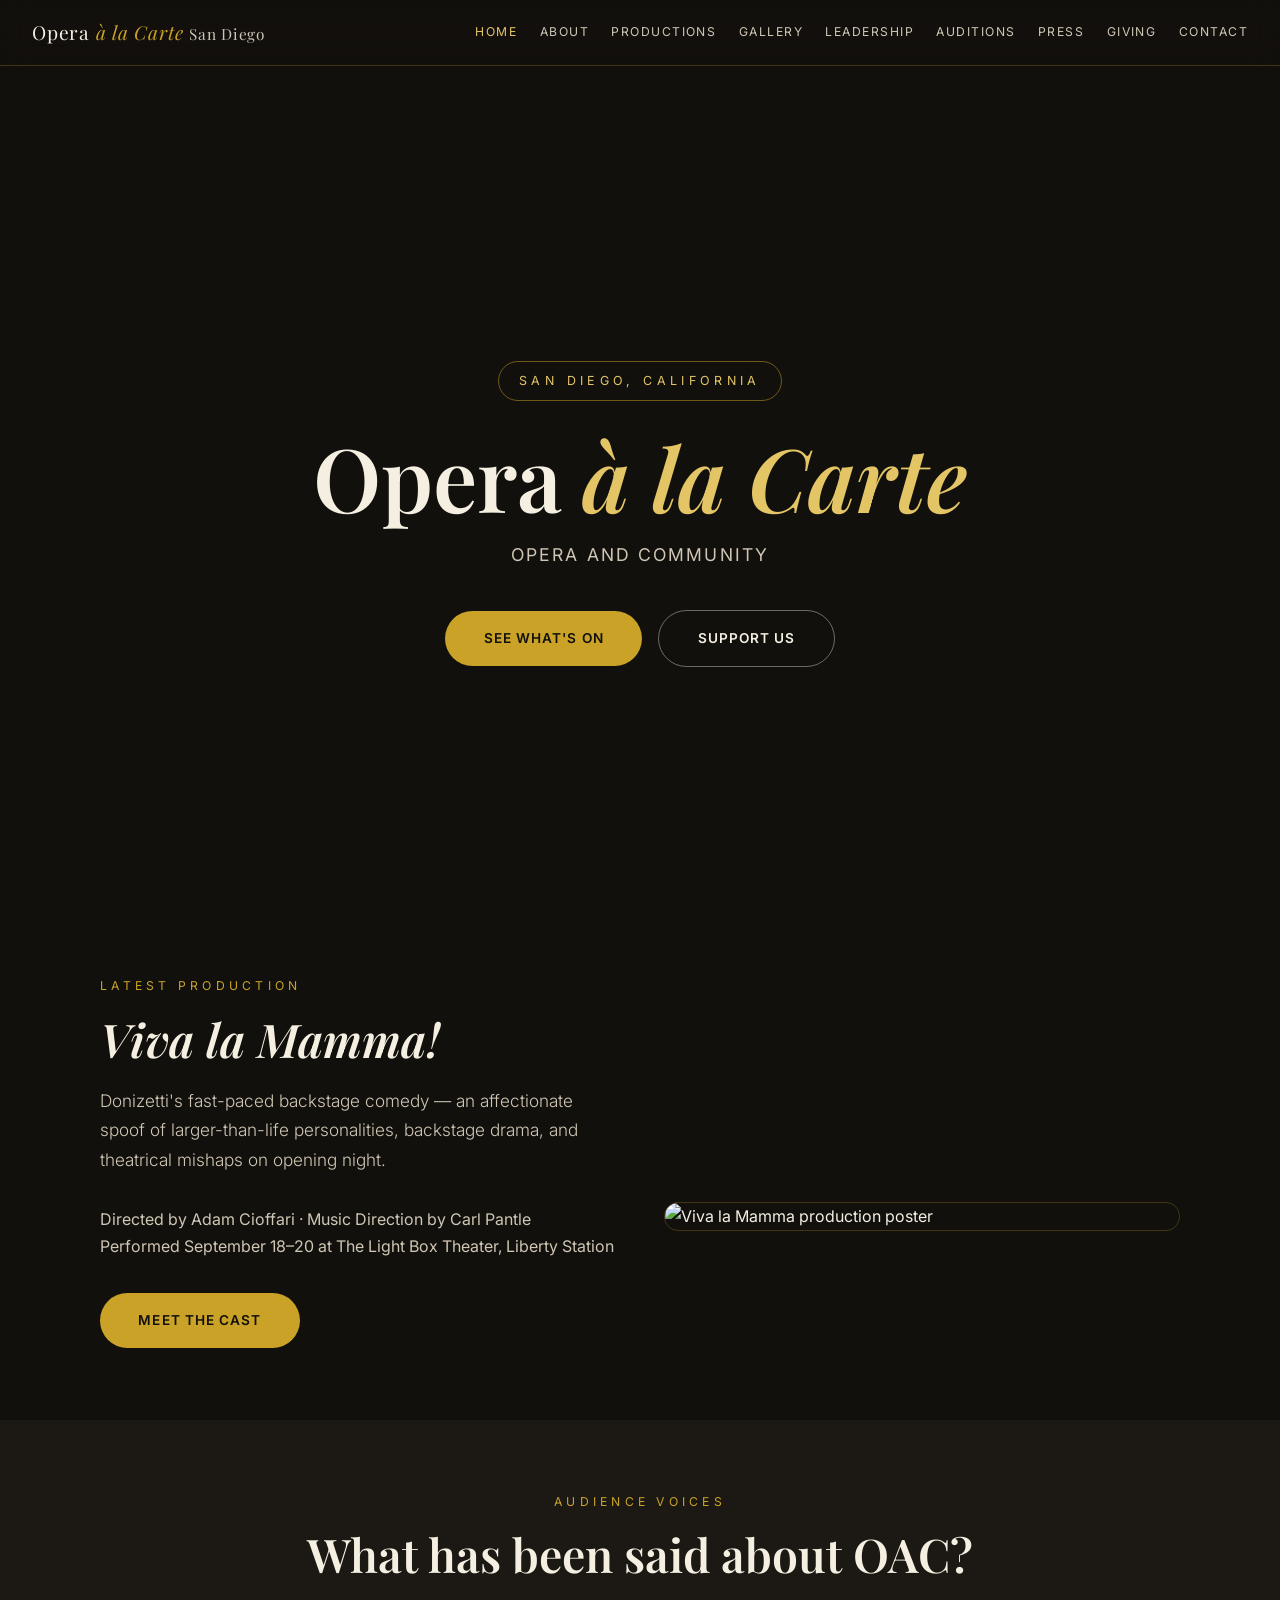
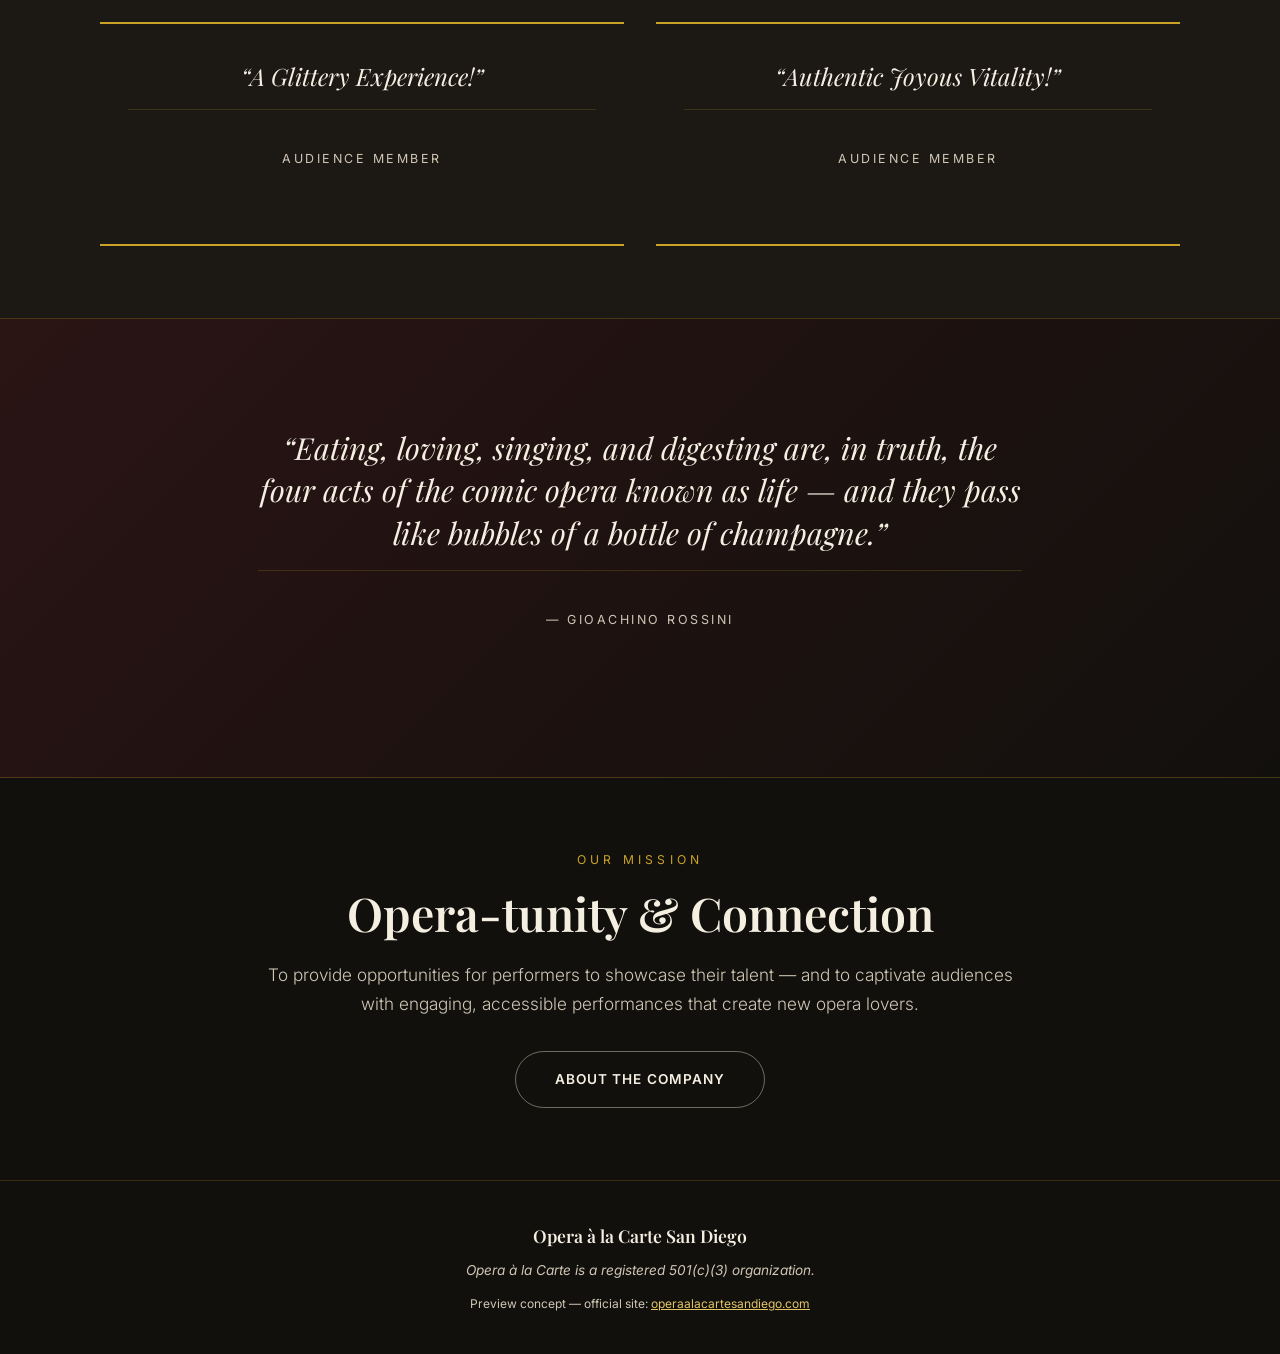
==== index.html @ 305d7df4 "Add index.html" ====
<!DOCTYPE html>
<html lang="en">
<head>
<meta charset="utf-8">
<meta name="viewport" content="width=device-width, initial-scale=1">
<title>Opera à la Carte San Diego — Opera and Community</title>
<meta name="description" content="Opera à la Carte San Diego brings opera to the community — intimate, joyful productions from La Bohème to Donizetti's Viva la Mamma.">
<link rel="canonical" href="https://jasongornall.github.io/opera-a-la-carte/">
<meta property="og:type" content="website">
<meta property="og:title" content="Opera à la Carte San Diego — Opera and Community">
<meta property="og:description" content="Intimate, joyful opera in San Diego — engaging, accessible performances that create new opera lovers.">
<meta property="og:image" content="https://images.squarespace-cdn.com/content/v1/653d35e259950608411b7131/40ad0a36-6463-4f5a-85ae-fc68fa8f622d/Orpheus-Maria+C1.jpg">
<meta name="twitter:card" content="summary_large_image">
<link rel="icon" href="data:image/svg+xml,%3Csvg xmlns='http://www.w3.org/2000/svg' viewBox='0 0 64 64'%3E%3Ccircle cx='32' cy='32' r='30' fill='%2312100d'/%3E%3Ctext x='32' y='44' font-family='Georgia,serif' font-size='36' fill='%23c9a227' text-anchor='middle' font-style='italic'%3EO%3C/text%3E%3C/svg%3E">
<link rel="preconnect" href="https://fonts.googleapis.com">
<link rel="preconnect" href="https://fonts.gstatic.com" crossorigin>
<link href="https://fonts.googleapis.com/css2?family=Playfair+Display:ital,wght@0,400;0,600;0,700;1,400;1,600&family=Inter:wght@300;400;500;600&display=swap" rel="stylesheet">
<link rel="stylesheet" href="style.css">
</head>
<body>
<a class="skip-link" href="#main">Skip to content</a>
<nav id="site-nav" aria-label="Main navigation">
  <a class="brand" href="index.html">Opera <em>à la Carte</em> <span>San Diego</span></a>
  <button class="menu-toggle" aria-expanded="false" aria-controls="nav-links" aria-label="Toggle menu">☰</button>
  <ul class="nav-links" id="nav-links">
    <li><a href="index.html" class="active" aria-current="page">Home</a></li>
    <li><a href="about.html">About</a></li>
    <li><a href="productions.html">Productions</a></li>
    <li><a href="gallery.html">Gallery</a></li>
    <li><a href="leadership.html">Leadership</a></li>
    <li><a href="auditions.html">Auditions</a></li>
    <li><a href="press.html">Press</a></li>
    <li><a href="giving.html">Giving</a></li>
    <li><a href="contact.html">Contact</a></li>
  </ul>
</nav>
<main id="main">
<header class="hero">
  <div class="hero-inner">
    <span class="eyebrow">San Diego, California</span>
    <h1>Opera <em>à la Carte</em></h1>
    <p class="tagline">OPERA AND COMMUNITY</p>
    <a class="btn" href="productions.html">See What's On</a>
    <a class="btn ghost" href="giving.html">Support Us</a>
  </div>
</header>

<section aria-labelledby="latest-heading">
  <div class="wrap">
    <p class="section-label reveal">Latest Production</p>
    <h2 class="section-title reveal" id="latest-heading"><em style="font-style:italic">Viva la Mamma!</em></h2>
    <div class="split">
      <div class="reveal">
        <p class="lede mb-2">Donizetti's fast-paced backstage comedy — an affectionate spoof of larger-than-life personalities, backstage drama, and theatrical mishaps on opening night.</p>
        <p style="color:var(--cream-dim)" class="mb-2">Directed by Adam Cioffari · Music Direction by Carl Pantle<br>Performed September 18–20 at The Light Box Theater, Liberty Station</p>
        <a class="btn" href="productions.html">Meet the Cast</a>
      </div>
      <img class="reveal" src="https://images.squarespace-cdn.com/content/v1/653d35e259950608411b7131/a7d2adc1-1113-46f5-8f00-e0e8320d399c/Viva+la+Mamma%21+Poster+New.png" alt="Viva la Mamma production poster" loading="lazy" decoding="async">
    </div>
  </div>
</section>

<section class="quote-band" style="background:var(--ink-soft)" aria-labelledby="voices-heading">
  <div class="wrap">
    <p class="section-label reveal">Audience Voices</p>
    <h2 class="section-title reveal" id="voices-heading">What has been said about OAC?</h2>
    <div class="quote-grid">
      <blockquote class="reveal">“A Glittery Experience!”<footer>Audience Member</footer></blockquote>
      <blockquote class="reveal">“Authentic Joyous Vitality!”<footer>Audience Member</footer></blockquote>
    </div>
  </div>
</section>

<section class="rossini" aria-label="Rossini quote">
  <div class="wrap">
    <blockquote class="reveal">“Eating, loving, singing, and digesting are, in truth, the four acts of the comic opera known as life — and they pass like bubbles of a bottle of champagne.”<footer>— Gioachino Rossini</footer></blockquote>
  </div>
</section>

<section aria-labelledby="mission-heading">
  <div class="wrap narrow text-center">
    <p class="section-label reveal">Our Mission</p>
    <h2 class="section-title reveal" id="mission-heading">Opera-tunity &amp; Connection</h2>
    <p class="lede reveal mb-2" style="margin-left:auto;margin-right:auto;">To provide opportunities for performers to showcase their talent — and to captivate audiences with engaging, accessible performances that create new opera lovers.</p>
    <a class="btn ghost reveal" href="about.html">About the Company</a>
  </div>
</section>
</main>
<footer>
  <p class="serif">Opera à la Carte San Diego</p>
  <p><em>Opera à la Carte is a registered 501(c)(3) organization.</em></p>
  <p class="footer-note">Preview concept — official site: <a href="https://www.operaalacartesandiego.com/" target="_blank" rel="noopener">operaalacartesandiego.com</a></p>
</footer>
<script>
  const io = new IntersectionObserver((es) => es.forEach(e => { if (e.isIntersecting) { e.target.classList.add('visible'); io.unobserve(e.target); } }), { threshold: 0.12 });
  document.querySelectorAll('.reveal').forEach(el => io.observe(el));
  const toggle = document.querySelector('.menu-toggle');
  const nav = document.getElementById('site-nav');
  toggle.addEventListener('click', () => {
    const open = nav.classList.toggle('nav-open');
    toggle.setAttribute('aria-expanded', open ? 'true' : 'false');
  });
</script>
</body>
</html>
---- style.css ----
:root {
  --ink: #12100d;
  --ink-soft: #1c1915;
  --gold: #c9a227;
  --gold-soft: #e3c566;
  --cream: #f5efe2;
  --cream-dim: #cfc6b4;
}
* { margin: 0; padding: 0; box-sizing: border-box; }
html { scroll-behavior: smooth; }
body {
  font-family: 'Inter', system-ui, sans-serif;
  background: var(--ink); color: var(--cream);
  line-height: 1.7; -webkit-font-smoothing: antialiased;
}
h1, h2, h3, .serif { font-family: 'Playfair Display', Georgia, serif; font-weight: 600; }
a { color: inherit; }
img { max-width: 100%; }

nav {
  position: fixed; top: 0; left: 0; right: 0; z-index: 50;
  display: flex; justify-content: space-between; align-items: center; gap: 1rem;
  padding: 1rem 2rem; flex-wrap: wrap;
  background: rgba(18,16,13,.78); backdrop-filter: blur(12px);
  border-bottom: 1px solid rgba(201,162,39,.25);
}
.brand { font-family: 'Playfair Display', serif; font-size: 1.2rem; letter-spacing: .04em; text-decoration: none; white-space: nowrap; }
.brand em { color: var(--gold); font-style: italic; }
.brand span { font-size: .8em; color: var(--cream-dim); }
.nav-links { display: flex; gap: 1.4rem; list-style: none; font-size: .76rem; letter-spacing: .12em; text-transform: uppercase; flex-wrap: wrap; }
.nav-links a { text-decoration: none; color: var(--cream-dim); transition: color .25s; }
.nav-links a:hover, .nav-links a.active { color: var(--gold-soft); }
@media (max-width: 900px) { .nav-links { gap: .9rem; font-size: .7rem; } nav { padding: .9rem 1rem; } }

main { padding-top: 76px; }
.page-hero { padding: 5rem 1.5rem 3.5rem; text-align: center; background: var(--ink-soft); border-bottom: 1px solid rgba(201,162,39,.2); }
.page-hero h1 { font-size: clamp(2.2rem, 5vw, 3.8rem); margin-bottom: .75rem; }
.page-hero h1 em { color: var(--gold-soft); }
.page-hero p { color: var(--cream-dim); max-width: 640px; margin: 0 auto; font-weight: 300; }

section { padding: 4.5rem 1.5rem; }
.wrap { max-width: 1080px; margin: 0 auto; }
.wrap.narrow { max-width: 760px; }
.section-label { font-size: .76rem; letter-spacing: .35em; text-transform: uppercase; color: var(--gold); margin-bottom: 1rem; }
.section-title { font-size: clamp(1.9rem, 4vw, 2.9rem); margin-bottom: 1.25rem; line-height: 1.15; }
.lede { color: var(--cream-dim); font-size: 1.08rem; font-weight: 300; }
.prose p { margin-bottom: 1.25rem; color: var(--cream-dim); }
.prose p strong, .prose strong { color: var(--cream); }
.prose ul { margin: 0 0 1.5rem 1.25rem; color: var(--cream-dim); }
.prose li { margin-bottom: .6rem; }

.btn {
  display: inline-block; text-decoration: none; background: var(--gold); color: var(--ink);
  font-weight: 600; letter-spacing: .08em; text-transform: uppercase; font-size: .85rem;
  padding: 1rem 2.4rem; border-radius: 999px; transition: transform .25s, background .25s; border: none; cursor: pointer;
}
.btn:hover { background: var(--gold-soft); transform: translateY(-2px); }
.btn.ghost { background: transparent; color: var(--cream); border: 1px solid rgba(245,239,226,.4); }
.btn.ghost:hover { border-color: var(--gold-soft); color: var(--gold-soft); background: transparent; }

.cards { display: grid; grid-template-columns: repeat(auto-fit, minmax(300px, 1fr)); gap: 2rem; margin-top: 2.5rem; }
.card { background: var(--ink); border: 1px solid rgba(201,162,39,.22); border-radius: 14px; overflow: hidden; transition: transform .3s, border-color .3s; }
.card:hover { transform: translateY(-6px); border-color: rgba(201,162,39,.55); }
.card img { width: 100%; height: 240px; object-fit: cover; display: block; }
.card-body { padding: 1.75rem; }
.kicker { font-size: .7rem; letter-spacing: .3em; text-transform: uppercase; color: var(--gold); margin-bottom: .6rem; }
.card h3 { font-size: 1.6rem; margin-bottom: .5rem; }
.card h3 em { font-style: italic; }
.card p { color: var(--cream-dim); font-size: .95rem; }

.person { display: grid; grid-template-columns: 260px 1fr; gap: 2.5rem; margin-bottom: 4rem; align-items: start; }
.person img { width: 100%; border-radius: 14px; border: 1px solid rgba(201,162,39,.3); }
.person h3 { font-size: 1.8rem; margin-bottom: .25rem; }
.person .role { font-size: .78rem; letter-spacing: .25em; text-transform: uppercase; color: var(--gold); margin-bottom: 1rem; }
.person p { color: var(--cream-dim); margin-bottom: 1rem; font-size: .98rem; }
@media (max-width: 720px) { .person { grid-template-columns: 1fr; } .person img { max-width: 320px; } }

.cast-grid { display: grid; grid-template-columns: repeat(auto-fill, minmax(220px, 1fr)); gap: 1.75rem; margin-top: 2.5rem; }
.cast-member { text-align: center; }
.cast-member img { width: 100%; aspect-ratio: 1/1; object-fit: cover; border-radius: 12px; border: 1px solid rgba(201,162,39,.25); margin-bottom: .9rem; }
.cast-member h4 { font-family: 'Playfair Display', serif; font-size: 1.15rem; }
.cast-member p { color: var(--gold-soft); font-size: .85rem; font-style: italic; }

.gallery-grid { display: grid; grid-template-columns: repeat(auto-fill, minmax(260px, 1fr)); gap: 1.25rem; margin-top: 2.5rem; }
.gallery-grid img { width: 100%; height: 240px; object-fit: cover; border-radius: 10px; border: 1px solid rgba(201,162,39,.18); transition: transform .3s; cursor: zoom-in; }
.gallery-grid img:hover { transform: scale(1.03); }

.press-item { background: var(--ink); border: 1px solid rgba(201,162,39,.22); border-radius: 14px; padding: 2.25rem; margin-bottom: 2rem; }
.press-item .outlet { font-size: .72rem; letter-spacing: .3em; text-transform: uppercase; color: var(--gold); margin-bottom: .75rem; }
.press-item h3 { font-size: 1.5rem; margin-bottom: .75rem; font-style: italic; }
.press-item p { color: var(--cream-dim); font-size: .96rem; margin-bottom: .75rem; }
.press-item .byline { font-size: .82rem; color: var(--cream-dim); }

.qr-row { display: flex; gap: 2.5rem; flex-wrap: wrap; margin-top: 2.5rem; }
.qr-card { background: var(--ink); border: 1px solid rgba(201,162,39,.25); border-radius: 14px; padding: 2rem; text-align: center; flex: 1; min-width: 260px; }
.qr-card img { width: 220px; height: 220px; object-fit: contain; background: #fff; border-radius: 10px; margin-bottom: 1rem; }
.qr-card h4 { font-size: 1.2rem; margin-bottom: .5rem; }
.qr-card p { color: var(--cream-dim); font-size: .9rem; }
.address-card { margin-top: 2.5rem; background: var(--ink-soft); border: 1px solid rgba(201,162,39,.25); border-radius: 14px; padding: 2rem; }
.address-card p { color: var(--cream-dim); }

.hero {
  min-height: 92vh; display: grid; place-items: center; text-align: center;
  position: relative; overflow: hidden; padding: 7rem 1.5rem 4rem;
}
.hero::before {
  content: ""; position: absolute; inset: 0;
  background: url('https://images.squarespace-cdn.com/content/v1/653d35e259950608411b7131/40ad0a36-6463-4f5a-85ae-fc68fa8f622d/Orpheus-Maria+C1.jpg') center/cover no-repeat;
  filter: brightness(.38) saturate(1.05);
}
.hero::after {
  content: ""; position: absolute; inset: 0;
  background: linear-gradient(to bottom, rgba(18,16,13,.55), rgba(18,16,13,.15) 40%, rgba(18,16,13,.94));
}
.hero-inner { position: relative; z-index: 2; max-width: 900px; }
.eyebrow {
  display: inline-block; font-size: .78rem; letter-spacing: .35em; text-transform: uppercase;
  color: var(--gold-soft); border: 1px solid rgba(201,162,39,.5);
  padding: .5rem 1.25rem; border-radius: 999px; margin-bottom: 1.75rem;
}
.hero h1 { font-size: clamp(2.8rem, 7vw, 5.5rem); line-height: 1.08; margin-bottom: 1rem; }
.hero h1 em { color: var(--gold-soft); }
.hero .tagline { font-size: 1.1rem; color: var(--cream-dim); letter-spacing: .12em; margin-bottom: 2.5rem; }
.hero .btn + .btn { margin-left: .75rem; }
@media (max-width: 560px) { .hero .btn + .btn { margin-left: 0; margin-top: .75rem; } }

.quote-band { text-align: center; }
.quote-grid { display: grid; grid-template-columns: repeat(auto-fit, minmax(280px, 1fr)); gap: 2rem; margin-top: 2.5rem; }
blockquote { font-family: 'Playfair Display', serif; font-style: italic; font-size: 1.5rem; line-height: 1.4; padding: 2.25rem 1.75rem; border-top: 2px solid var(--gold); border-bottom: 2px solid var(--gold); }
blockquote footer { font-family: 'Inter', sans-serif; font-style: normal; font-size: .78rem; letter-spacing: .2em; text-transform: uppercase; color: var(--cream-dim); margin-top: 1rem; }
.rossini { background: linear-gradient(135deg, #2a1414, #12100d); border-top: 1px solid rgba(201,162,39,.25); border-bottom: 1px solid rgba(201,162,39,.25); text-align: center; }
.rossini blockquote { border: none; font-size: clamp(1.25rem, 3vw, 1.9rem); max-width: 820px; margin: 0 auto; }

.split { display: grid; grid-template-columns: 1fr 1fr; gap: 3rem; align-items: center; }
.split img { border-radius: 14px; border: 1px solid rgba(201,162,39,.25); }
@media (max-width: 820px) { .split { grid-template-columns: 1fr; } }

footer { padding: 2.5rem 1.5rem; text-align: center; color: var(--cream-dim); font-size: .85rem; border-top: 1px solid rgba(201,162,39,.2); }
footer .serif { font-size: 1.1rem; color: var(--cream); margin-bottom: .5rem; }
footer a { color: var(--gold-soft); }

.reveal { opacity: 0; transform: translateY(26px); transition: opacity .8s ease, transform .8s ease; }
.reveal.visible { opacity: 1; transform: none; }

/* ---- Best practices: accessibility, responsive nav, motion ---- */
.skip-link {
  position: absolute; left: -9999px; top: 0; z-index: 100;
  background: var(--gold); color: var(--ink); font-weight: 600;
  padding: .75rem 1.25rem; border-radius: 0 0 8px 0; text-decoration: none;
}
.skip-link:focus { left: 0; }
:focus-visible { outline: 3px solid var(--gold-soft); outline-offset: 3px; border-radius: 4px; }

.menu-toggle {
  display: none; background: none; border: 1px solid rgba(201,162,39,.5);
  color: var(--cream); border-radius: 8px; padding: .5rem .7rem; cursor: pointer;
  font-size: 1.1rem; line-height: 1;
}
@media (max-width: 900px) {
  .menu-toggle { display: block; }
  .nav-links {
    display: none; width: 100%; flex-direction: column; gap: 0;
    padding: .5rem 0 0;
  }
  nav.nav-open .nav-links { display: flex; }
  .nav-links li { border-top: 1px solid rgba(201,162,39,.15); }
  .nav-links a { display: block; padding: .8rem .25rem; font-size: .85rem; }
}

.text-center { text-align: center; }
.mt-2 { margin-top: 2rem; }
.mb-2 { margin-bottom: 2rem; }
.footer-note { margin-top: .75rem; font-size: .75rem; }

@media (prefers-reduced-motion: reduce) {
  html { scroll-behavior: auto; }
  .reveal { opacity: 1; transform: none; transition: none; }
  *, *::before, *::after { animation-duration: .01ms !important; transition-duration: .01ms !important; }
}
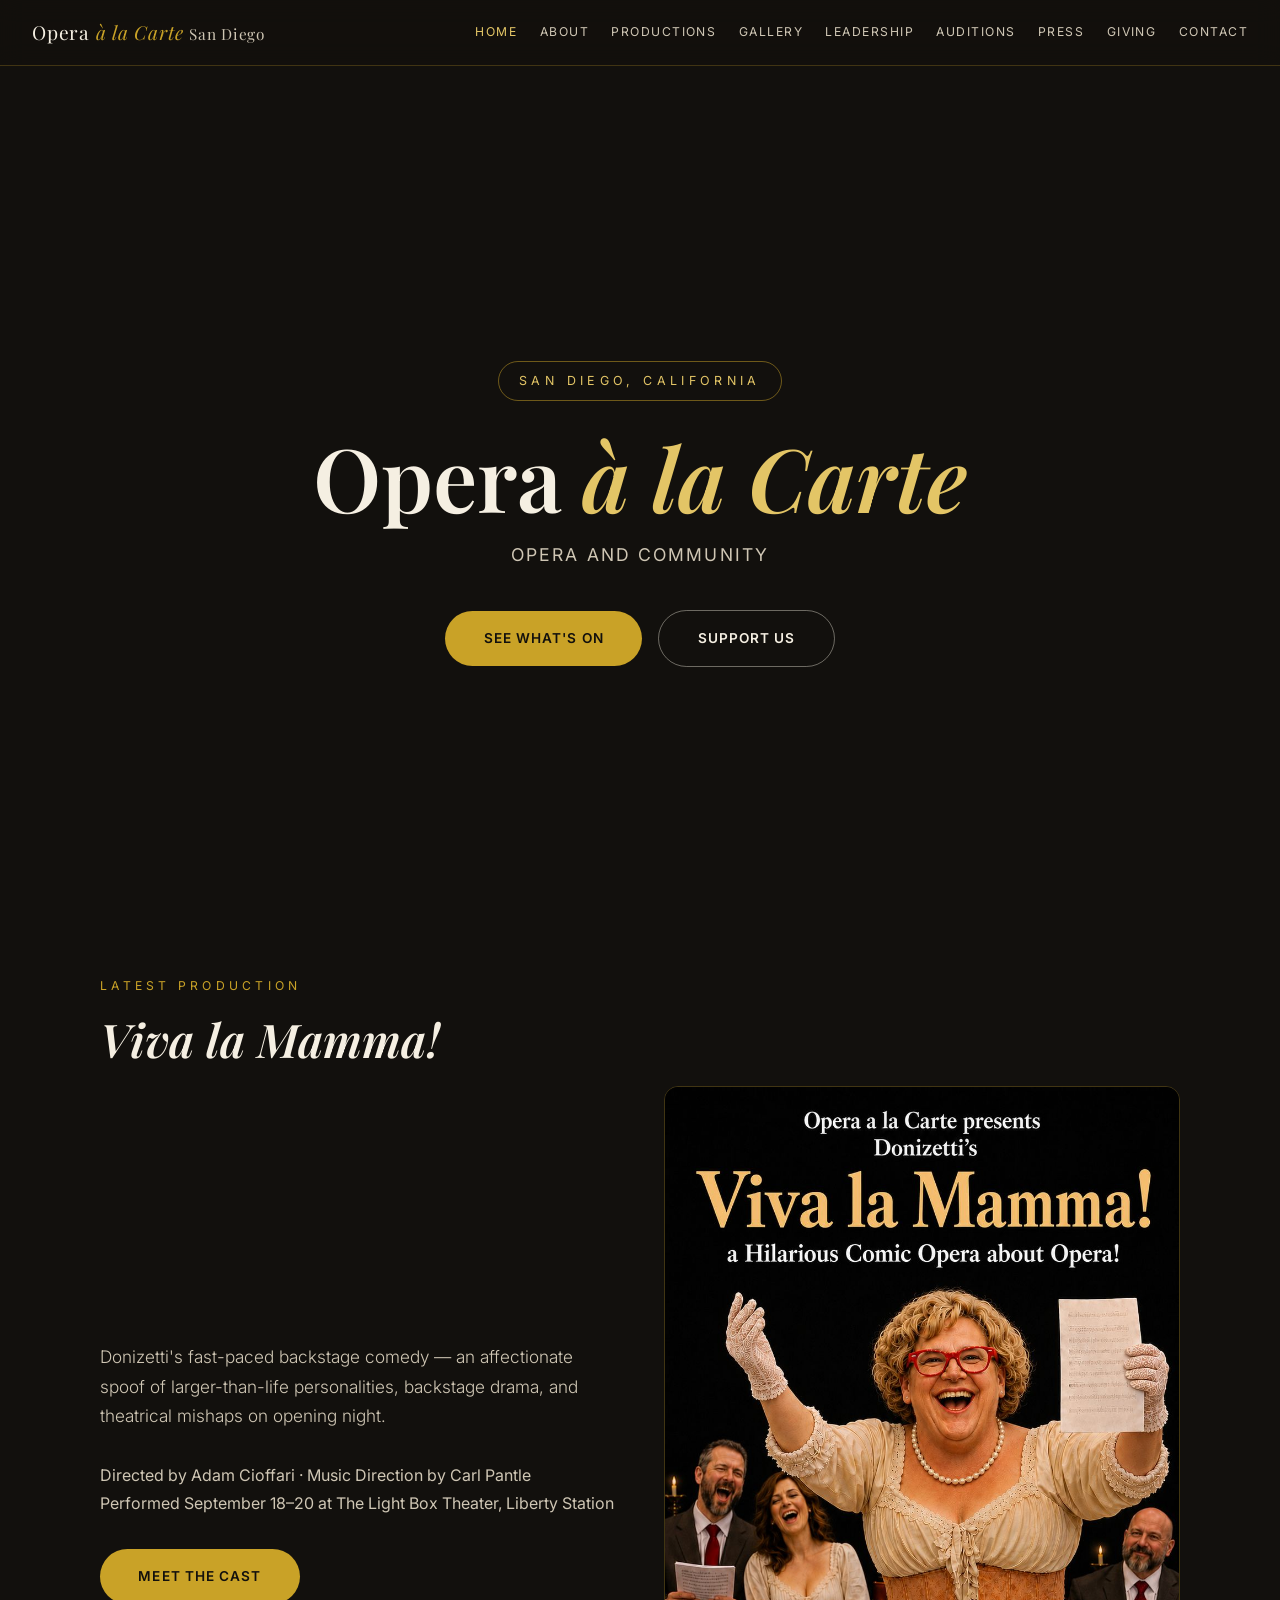
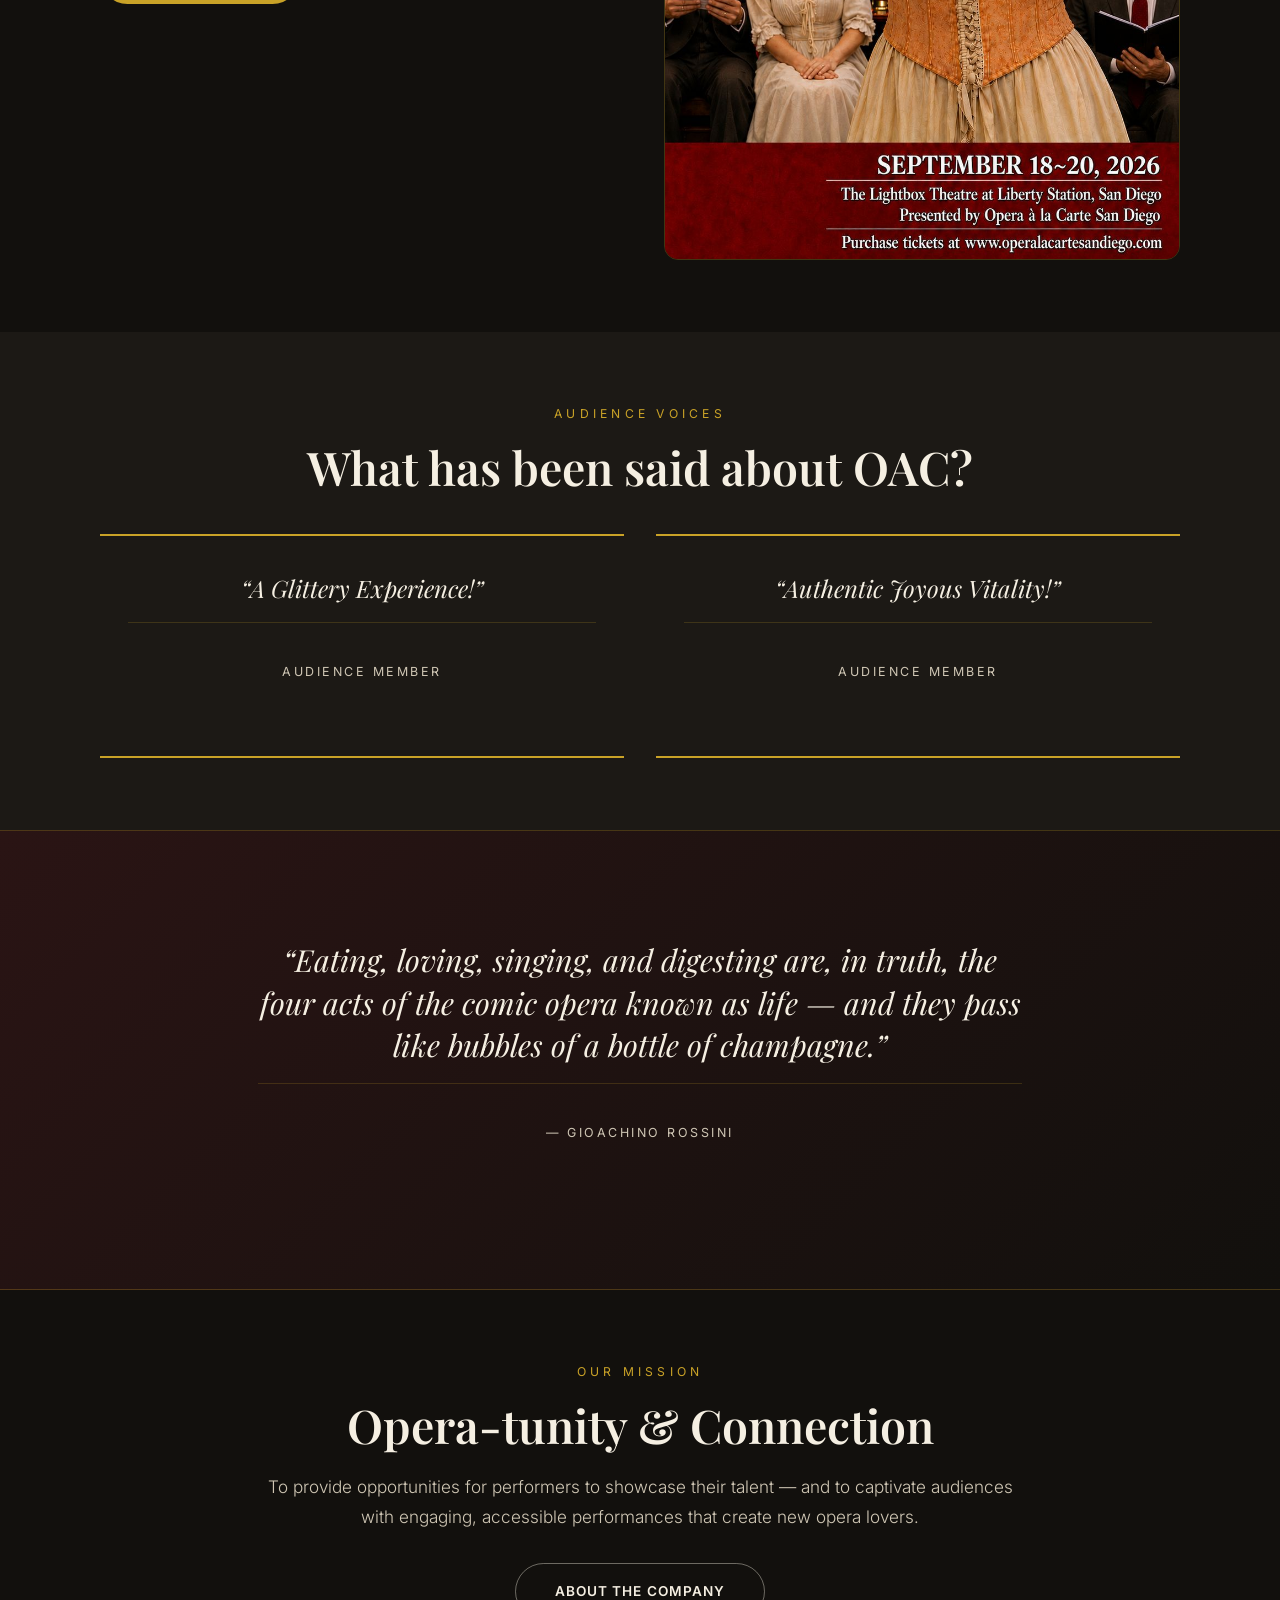
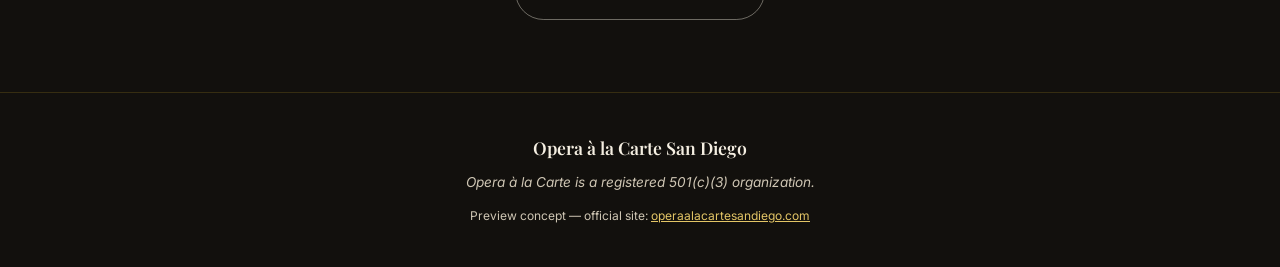
==== commit 54d93c70: "Cache-bust CSS with version query param" ====
--- a/index.html
+++ b/index.html
@@ -9,13 +9,13 @@
 <meta property="og:type" content="website">
 <meta property="og:title" content="Opera à la Carte San Diego — Opera and Community">
 <meta property="og:description" content="Intimate, joyful opera in San Diego — engaging, accessible performances that create new opera lovers.">
-<meta property="og:image" content="https://images.squarespace-cdn.com/content/v1/653d35e259950608411b7131/40ad0a36-6463-4f5a-85ae-fc68fa8f622d/Orpheus-Maria+C1.jpg">
+<meta property="og:image" content="https://jasongornall.github.io/opera-a-la-carte/assets/img/18-Orpheus-Maria-C1.jpg">
 <meta name="twitter:card" content="summary_large_image">
 <link rel="icon" href="data:image/svg+xml,%3Csvg xmlns='http://www.w3.org/2000/svg' viewBox='0 0 64 64'%3E%3Ccircle cx='32' cy='32' r='30' fill='%2312100d'/%3E%3Ctext x='32' y='44' font-family='Georgia,serif' font-size='36' fill='%23c9a227' text-anchor='middle' font-style='italic'%3EO%3C/text%3E%3C/svg%3E">
 <link rel="preconnect" href="https://fonts.googleapis.com">
 <link rel="preconnect" href="https://fonts.gstatic.com" crossorigin>
 <link href="https://fonts.googleapis.com/css2?family=Playfair+Display:ital,wght@0,400;0,600;0,700;1,400;1,600&family=Inter:wght@300;400;500;600&display=swap" rel="stylesheet">
-<link rel="stylesheet" href="style.css">
+<link rel="stylesheet" href="style.css?v=53d1116">
 </head>
 <body>
 <a class="skip-link" href="#main">Skip to content</a>
@@ -55,7 +55,7 @@
         <p style="color:var(--cream-dim)" class="mb-2">Directed by Adam Cioffari · Music Direction by Carl Pantle<br>Performed September 18–20 at The Light Box Theater, Liberty Station</p>
         <a class="btn" href="productions.html">Meet the Cast</a>
       </div>
-      <img class="reveal" src="https://images.squarespace-cdn.com/content/v1/653d35e259950608411b7131/a7d2adc1-1113-46f5-8f00-e0e8320d399c/Viva+la+Mamma%21+Poster+New.png" alt="Viva la Mamma production poster" loading="lazy" decoding="async">
+      <img class="reveal" src="assets/img/39-Viva-la-Mamma21-Poster-New.jpg" alt="Viva la Mamma production poster" loading="lazy" decoding="async">
     </div>
   </div>
 </section>
